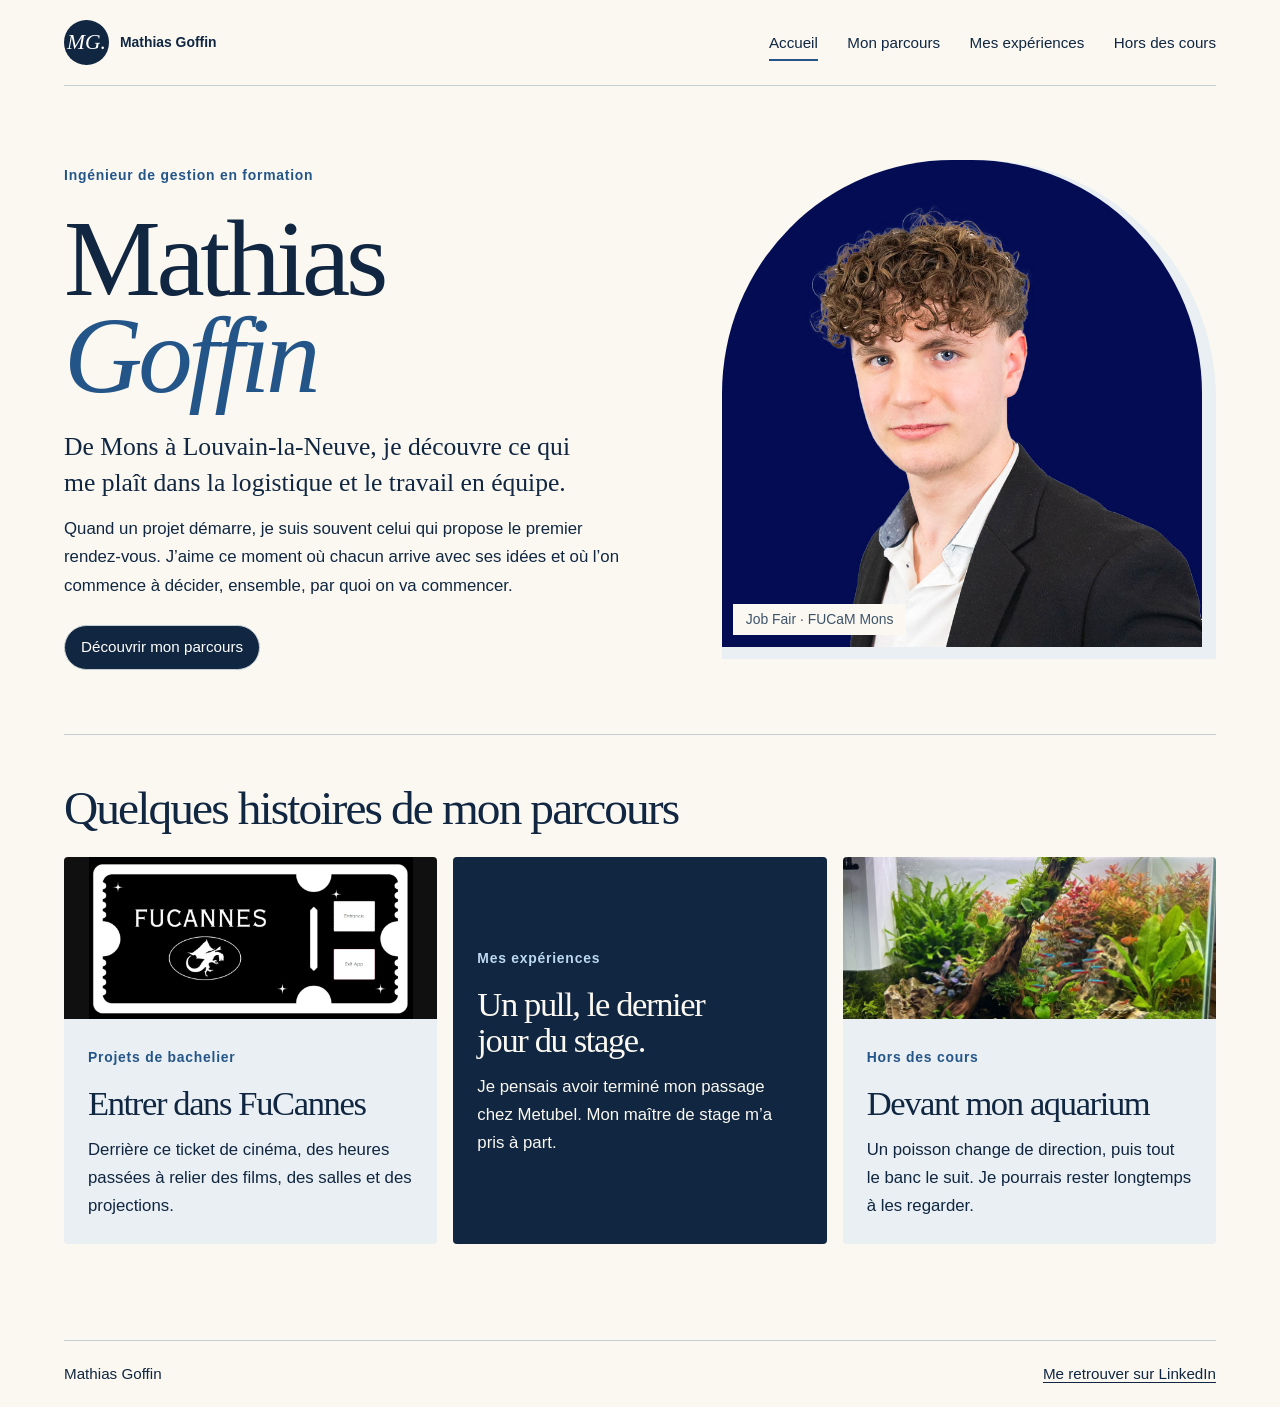
==== v2/index.html @ c3bb948f "Ajouter la seconde version du portfolio dans v2" ====
<!doctype html>
<html lang="fr"><head><meta charset="utf-8"><meta name="viewport" content="width=device-width,initial-scale=1"><title>Accueil | Mathias Goffin</title><link rel="stylesheet" href="style.css"></head>
<body><a class="skip" href="#contenu">Aller au contenu</a><header><a class="mark" href="index.html" aria-label="Mathias Goffin, accueil"><span>MG.</span> <small>Mathias Goffin</small></a><nav aria-label="Navigation principale"><a href="index.html" aria-current="page">Accueil</a> <a href="parcours.html">Mon parcours</a> <a href="metubel.html">Mes expériences</a> <a href="parachute.html">Hors des cours</a></nav></header>
<main id="contenu"><section class="cover">
<div class="cover-copy"><p class="kicker">Ingénieur de gestion en formation</p><h1>Mathias<br><em>Goffin</em></h1>
<p class="lead">De Mons à Louvain-la-Neuve, je découvre ce qui me plaît dans la logistique et le travail en équipe.</p>
<p>Quand un projet démarre, je suis souvent celui qui propose le premier rendez-vous. J’aime ce moment où chacun arrive avec ses idées et où l’on commence à décider, ensemble, par quoi on va commencer.</p>
<a class="button" href="parcours.html">Découvrir mon parcours</a></div>
<figure class="portrait"><img src="../assets/mathias.jpg" alt="Mathias au Job Fair de la FUCaM"><figcaption>Job Fair · FUCaM Mons</figcaption></figure></section>
<section class="stories"><h2>Quelques histoires de mon parcours</h2>
<div class="story-grid"><a class="story photo" href="parcours.html#projets"><img src="../assets/fucannes-ticket.jpg" alt=""><div><small>Projets de bachelier</small><h3>Entrer dans FuCannes</h3><p>Derrière ce ticket de cinéma, des heures passées à relier des films, des salles et des projections.</p></div></a>
<a class="story ink" href="metubel.html#stage"><div><small>Mes expériences</small><h3>Un pull, le dernier jour du stage.</h3><p>Je pensais avoir terminé mon passage chez Metubel. Mon maître de stage m’a pris à part.</p></div></a>
<a class="story photo nature" href="parachute.html#aquarium"><img src="../assets/aquarium-apres.jpg" alt=""><div><small>Hors des cours</small><h3>Devant mon aquarium</h3><p>Un poisson change de direction, puis tout le banc le suit. Je pourrais rester longtemps à les regarder.</p></div></a></div></section></main>
<footer><span>Mathias Goffin</span><a href="https://www.linkedin.com/in/mathias-goffin-inge">Me retrouver sur LinkedIn</a></footer></body></html>
---- v2/style.css ----
:root { --paper:#faf8f1; --ink:#102641; --accent:#245589; --line:#c4cdd1; --mist:#e9eff2; }
* { box-sizing:border-box }
html { scroll-behavior:smooth; scroll-padding-top:1.5rem }
body { margin:0; color:var(--ink); background:var(--paper); font:1.05rem/1.68 "Segoe UI",sans-serif }
a { color:inherit; text-underline-offset:.23em }
a:focus-visible,button:focus-visible,summary:focus-visible { outline:3px solid #2476b6; outline-offset:4px }
img,video { width:100%; display:block }
figure,dl,dd { margin:0 }
header,main,footer { width:min(1180px,90%); margin:auto }
header,footer,nav,.mark,.contents { display:flex; align-items:center; flex-wrap:wrap }
header,footer { justify-content:space-between; gap:1rem; padding:1.25rem 0; border-bottom:1px solid var(--line) }
header nav { gap:clamp(.7rem,2.3vw,2rem) }
header nav a { text-decoration:none; padding:.25rem 0; font-size:.95rem }
header nav a[aria-current],header nav a:hover { box-shadow:0 2px var(--accent) }
.mark { gap:.7rem; text-decoration:none; font-weight:650 }
.mark span { display:grid; place-items:center; background:var(--ink); color:white; border-radius:50%; width:2.8rem; height:2.8rem; font:italic 1.35rem Georgia,serif }
.skip { position:fixed; top:-7rem; background:white; padding:.5rem; z-index:3 }.skip:focus { top:.5rem }
h1,h2,h3,.lead,.opening { font-family:Georgia,serif; font-weight:400; text-wrap:balance }
h1,h2,h3 { line-height:1.06; letter-spacing:-.04em; margin:0 0 .5em }
h1 { font-size:clamp(3rem,6.4vw,5.8rem) } h2 { font-size:clamp(2rem,3.7vw,3.4rem) } h3 { font-size:clamp(1.55rem,2.7vw,2.45rem) }
small,.kicker,figcaption { font-size:.87rem }.kicker,.story small { color:var(--accent); font-weight:650; letter-spacing:.055em }
.cover,.pair { display:grid; grid-template-columns:1.15fr 1fr; align-items:center; gap:clamp(2rem,7vw,7rem); padding:clamp(2.4rem,5vw,5rem) 0 }
.cover-copy { max-width:36rem }.cover h1 { font-size:clamp(4.25rem,8.5vw,8rem); line-height:.89; margin:.22em 0 }.cover h1 em { color:var(--accent); font-weight:400 }
.lead,.opening { font-size:clamp(1.3rem,2vw,1.7rem); line-height:1.4 }.cover-copy p { margin-block:.9rem }
.portrait { position:relative; background:var(--mist); padding:0 .9rem .8rem 0; border-radius:48% 48% 0 0 }
.portrait img { height:clamp(24rem,38vw,34rem); object-fit:cover; object-position:50% 0; border-radius:48% 48% 0 0 }
.portrait figcaption { position:absolute; bottom:1.5rem; left:.7rem; background:var(--paper); padding:.25rem .8rem }
.button,.contents a,.aquarium-controls button { display:inline-block; padding:.55rem 1rem; border:1px solid var(--line); border-radius:2rem; text-decoration:none; font:inherit; font-size:.95rem }
.button,.aquarium-controls button[aria-pressed="true"] { background:var(--ink); color:white }.button { margin-top:.65rem }
.button:hover { background:var(--accent) }
.stories,.skills { padding:3rem 0;border-top:1px solid var(--line) }.story-grid,.skill-grid { display:grid; grid-template-columns:repeat(3,minmax(0,1fr)); gap:1rem; margin-top:1.5rem }
.story { text-decoration:none; background:var(--mist); display:flex; flex-direction:column; overflow:hidden; transition:transform .2s; border-radius:4px }
.story:hover,.story:focus-visible { transform:translateY(-4px) }.story:hover h3 { text-decoration:underline; text-decoration-thickness:1px }
.story img { aspect-ratio:2.3; object-fit:cover }.story.photo:first-child img { object-fit:contain; background:#101010 }.story div { padding:1.5rem }.story h3 { margin:.4em 0 }.story p { margin:0 }.story.ink { background:var(--ink); color:var(--paper); justify-content:center }.story.ink small { color:#bdd9f0 }
.reading,.projects { max-width:46rem; margin:clamp(2.6rem,6vw,5rem) auto }.reading p,.projects p { max-width:65ch }.pair figure img,.proof img { border-radius:4px }
figcaption { padding:.4rem 0; color:#3e5369 }.chapter { max-width:52rem; margin:4rem auto 2rem }.contents { gap:.5rem; padding:.8rem 0 }.contents a:hover { background:var(--mist) }
.projects article,.skills article,.reading[id] { border-top:1px solid var(--line); padding-top:1.2rem }.projects article+article { margin-top:2rem }
.proof { margin:1.5rem 0 }.projects details { border-bottom:1px solid var(--line); padding:.65rem 0 }.projects summary { cursor:pointer; color:var(--accent); font-weight:600 }
.skills article { background:var(--mist); padding:1.4rem; border-top:3px solid var(--accent) }.skills dt { font-weight:700; margin:1rem 0 .25rem }
.aquarium-pair { display:grid; grid-template-columns:1fr 1fr; gap:1rem; max-width:54rem; margin:auto }.aquarium-pair.single { display:block; max-width:46rem }.aquarium-controls { display:flex; gap:.5rem; max-width:46rem; margin:1rem auto }.aquarium-controls button { cursor:pointer; background:transparent;color:var(--ink) }[hidden] { display:none!important }
.dark { background:var(--ink); padding:clamp(.5rem,2vw,1.5rem); max-width:54rem; margin:auto }.dark video { max-height:65vh }
footer { border-top:1px solid var(--line); border-bottom:none; margin-top:3rem;font-size:.95rem }
@media(max-width:760px){ header { align-items:flex-start } .cover,.pair { grid-template-columns:1fr;gap:1.75rem }.cover { grid-template-columns:minmax(0,1fr) minmax(0,.8fr) }.story-grid,.skill-grid { grid-template-columns:1fr }.story.photo { display:grid;grid-template-columns:35% 1fr }.story.photo img { height:100%; min-height:8rem }.portrait img { height:20rem } }
@media(max-width:580px){header nav { width:100%; justify-content:space-between; gap:.4rem }header nav a { font-size:.86rem }.cover { display:flex; flex-direction:column; align-items:stretch }.portrait { max-width:22rem;width:100%;align-self:center }.portrait img { height:21rem }.story.photo { display:block }.story.photo img { height:auto;min-height:0 }.aquarium-pair { grid-template-columns:1fr }.chapter { margin-top:2.5rem } }
@media(prefers-reduced-motion:reduce){html {scroll-behavior:auto}.story {transition:none}.story:hover,.story:focus-visible {transform:none}}
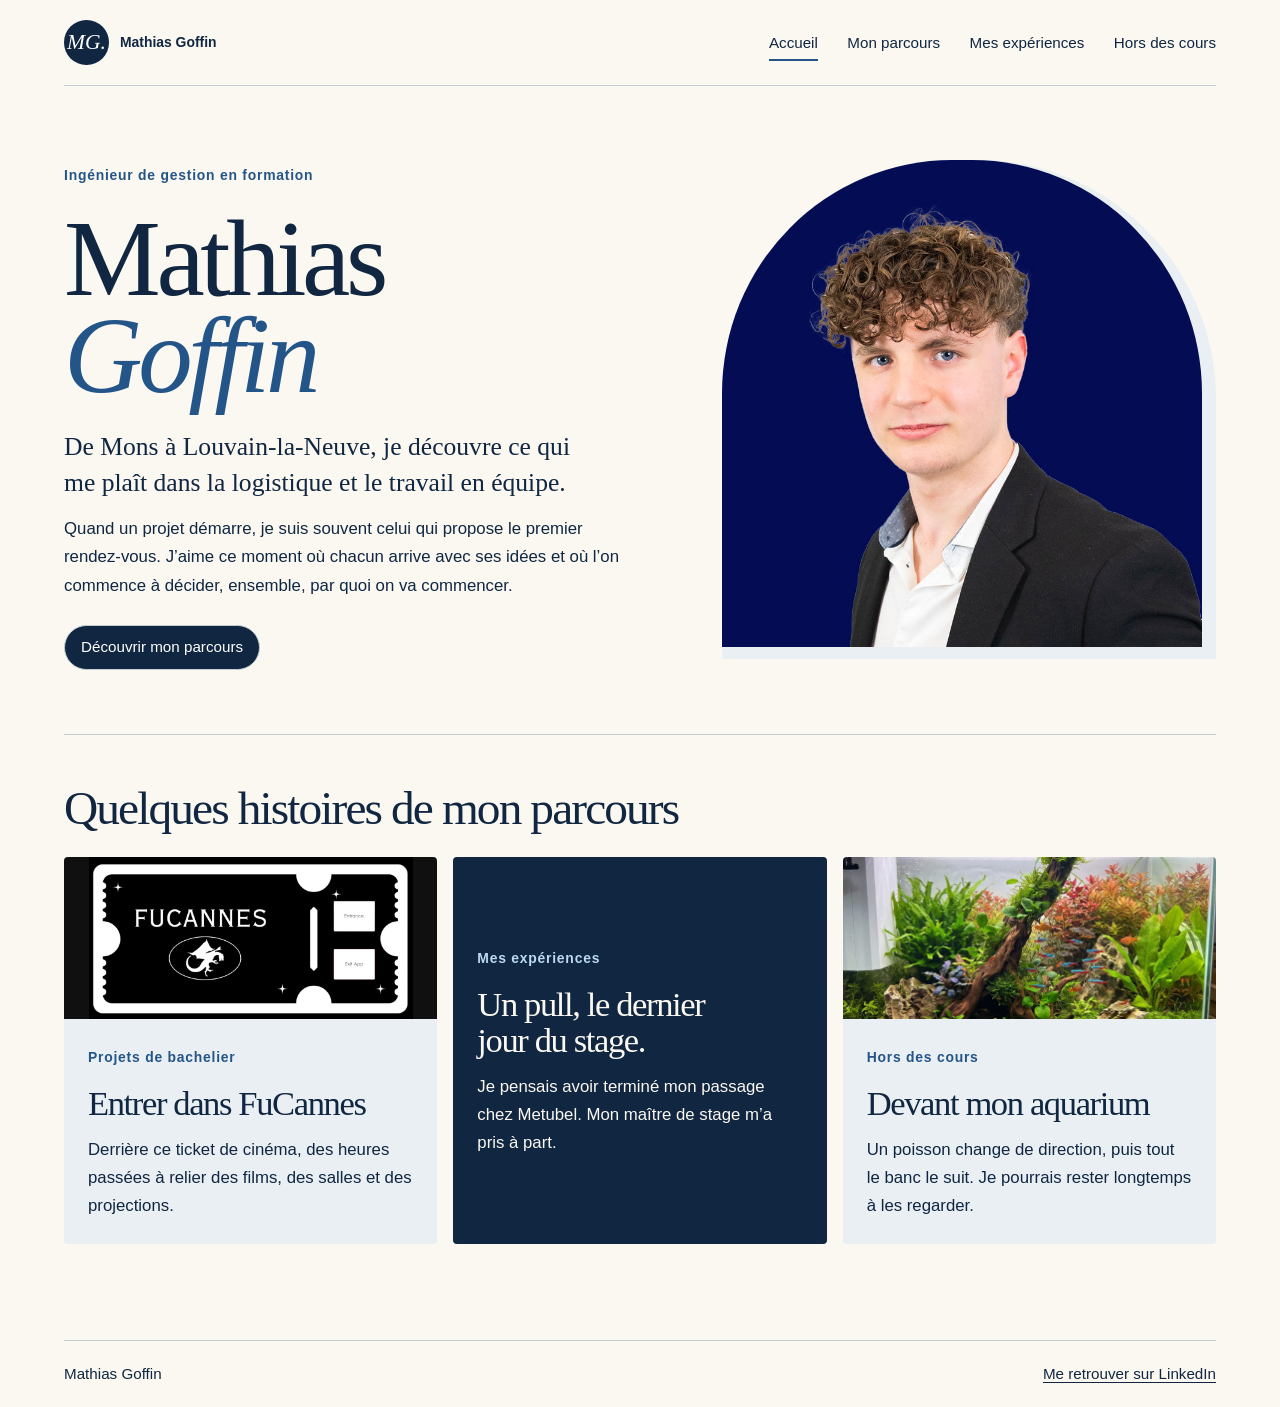
==== commit 207ad6d0: "Illustrer le parcours et simplifier le portrait en V2" ====
--- a/v2/index.html
+++ b/v2/index.html
@@ -6,9 +6,9 @@
 <p class="lead">De Mons à Louvain-la-Neuve, je découvre ce qui me plaît dans la logistique et le travail en équipe.</p>
 <p>Quand un projet démarre, je suis souvent celui qui propose le premier rendez-vous. J’aime ce moment où chacun arrive avec ses idées et où l’on commence à décider, ensemble, par quoi on va commencer.</p>
 <a class="button" href="parcours.html">Découvrir mon parcours</a></div>
-<figure class="portrait"><img src="../assets/mathias.jpg" alt="Mathias au Job Fair de la FUCaM"><figcaption>Job Fair · FUCaM Mons</figcaption></figure></section>
+<figure class="portrait"><img src="../assets/mathias.jpg" alt="Mathias au Job Fair de la FUCaM"></figure></section>
 <section class="stories"><h2>Quelques histoires de mon parcours</h2>
-<div class="story-grid"><a class="story photo" href="parcours.html#projets"><img src="../assets/fucannes-ticket.jpg" alt=""><div><small>Projets de bachelier</small><h3>Entrer dans FuCannes</h3><p>Derrière ce ticket de cinéma, des heures passées à relier des films, des salles et des projections.</p></div></a>
+<div class="story-grid"><a class="story photo" href="parcours.html#fucannes"><img src="../assets/fucannes-ticket.jpg" alt=""><div><small>Projets de bachelier</small><h3>Entrer dans FuCannes</h3><p>Derrière ce ticket de cinéma, des heures passées à relier des films, des salles et des projections.</p></div></a>
 <a class="story ink" href="metubel.html#stage"><div><small>Mes expériences</small><h3>Un pull, le dernier jour du stage.</h3><p>Je pensais avoir terminé mon passage chez Metubel. Mon maître de stage m’a pris à part.</p></div></a>
 <a class="story photo nature" href="parachute.html#aquarium"><img src="../assets/aquarium-apres.jpg" alt=""><div><small>Hors des cours</small><h3>Devant mon aquarium</h3><p>Un poisson change de direction, puis tout le banc le suit. Je pourrais rester longtemps à les regarder.</p></div></a></div></section></main>
 <footer><span>Mathias Goffin</span><a href="https://www.linkedin.com/in/mathias-goffin-inge">Me retrouver sur LinkedIn</a></footer></body></html>
--- a/v2/style.css
+++ b/v2/style.css
@@ -24,7 +24,6 @@
 .lead,.opening { font-size:clamp(1.3rem,2vw,1.7rem); line-height:1.4 }.cover-copy p { margin-block:.9rem }
 .portrait { position:relative; background:var(--mist); padding:0 .9rem .8rem 0; border-radius:48% 48% 0 0 }
 .portrait img { height:clamp(24rem,38vw,34rem); object-fit:cover; object-position:50% 0; border-radius:48% 48% 0 0 }
-.portrait figcaption { position:absolute; bottom:1.5rem; left:.7rem; background:var(--paper); padding:.25rem .8rem }
 .button,.contents a,.aquarium-controls button { display:inline-block; padding:.55rem 1rem; border:1px solid var(--line); border-radius:2rem; text-decoration:none; font:inherit; font-size:.95rem }
 .button,.aquarium-controls button[aria-pressed="true"] { background:var(--ink); color:white }.button { margin-top:.65rem }
 .button:hover { background:var(--accent) }
@@ -42,4 +41,12 @@
 footer { border-top:1px solid var(--line); border-bottom:none; margin-top:3rem;font-size:.95rem }
 @media(max-width:760px){ header { align-items:flex-start } .cover,.pair { grid-template-columns:1fr;gap:1.75rem }.cover { grid-template-columns:minmax(0,1fr) minmax(0,.8fr) }.story-grid,.skill-grid { grid-template-columns:1fr }.story.photo { display:grid;grid-template-columns:35% 1fr }.story.photo img { height:100%; min-height:8rem }.portrait img { height:20rem } }
 @media(max-width:580px){header nav { width:100%; justify-content:space-between; gap:.4rem }header nav a { font-size:.86rem }.cover { display:flex; flex-direction:column; align-items:stretch }.portrait { max-width:22rem;width:100%;align-self:center }.portrait img { height:21rem }.story.photo { display:block }.story.photo img { height:auto;min-height:0 }.aquarium-pair { grid-template-columns:1fr }.chapter { margin-top:2.5rem } }
-@media(prefers-reduced-motion:reduce){html {scroll-behavior:auto}.story {transition:none}.story:hover,.story:focus-visible {transform:none}}+@media(prefers-reduced-motion:reduce){html {scroll-behavior:auto}.story {transition:none}.story:hover,.story:focus-visible {transform:none}}
+.supply-feature { display:grid; grid-template-columns:minmax(0,1.45fr) minmax(0,1fr); gap:clamp(2rem,6vw,5rem); align-items:center; margin:clamp(2.5rem,6vw,5rem) auto; max-width:65rem }
+.supply-feature figure img { border-radius:4px; height:auto }
+.supply-feature figcaption { border-bottom:1px solid var(--line) }
+.order-trail { list-style:none; padding:0; margin:1.5rem 0; border-left:2px solid #a4bacb }
+.order-trail li { position:relative; padding:.45rem 0 .45rem 1.4rem }
+.order-trail li::before { content:""; position:absolute; top:1rem; left:-.35rem; width:.55rem; height:.55rem; background:var(--accent); border-radius:50% }
+.order-trail strong { display:block; color:var(--accent) }
+@media(max-width:680px){.supply-feature { grid-template-columns:1fr; gap:1rem }.supply-feature figure { width:min(100%,24rem); margin-inline:auto }}
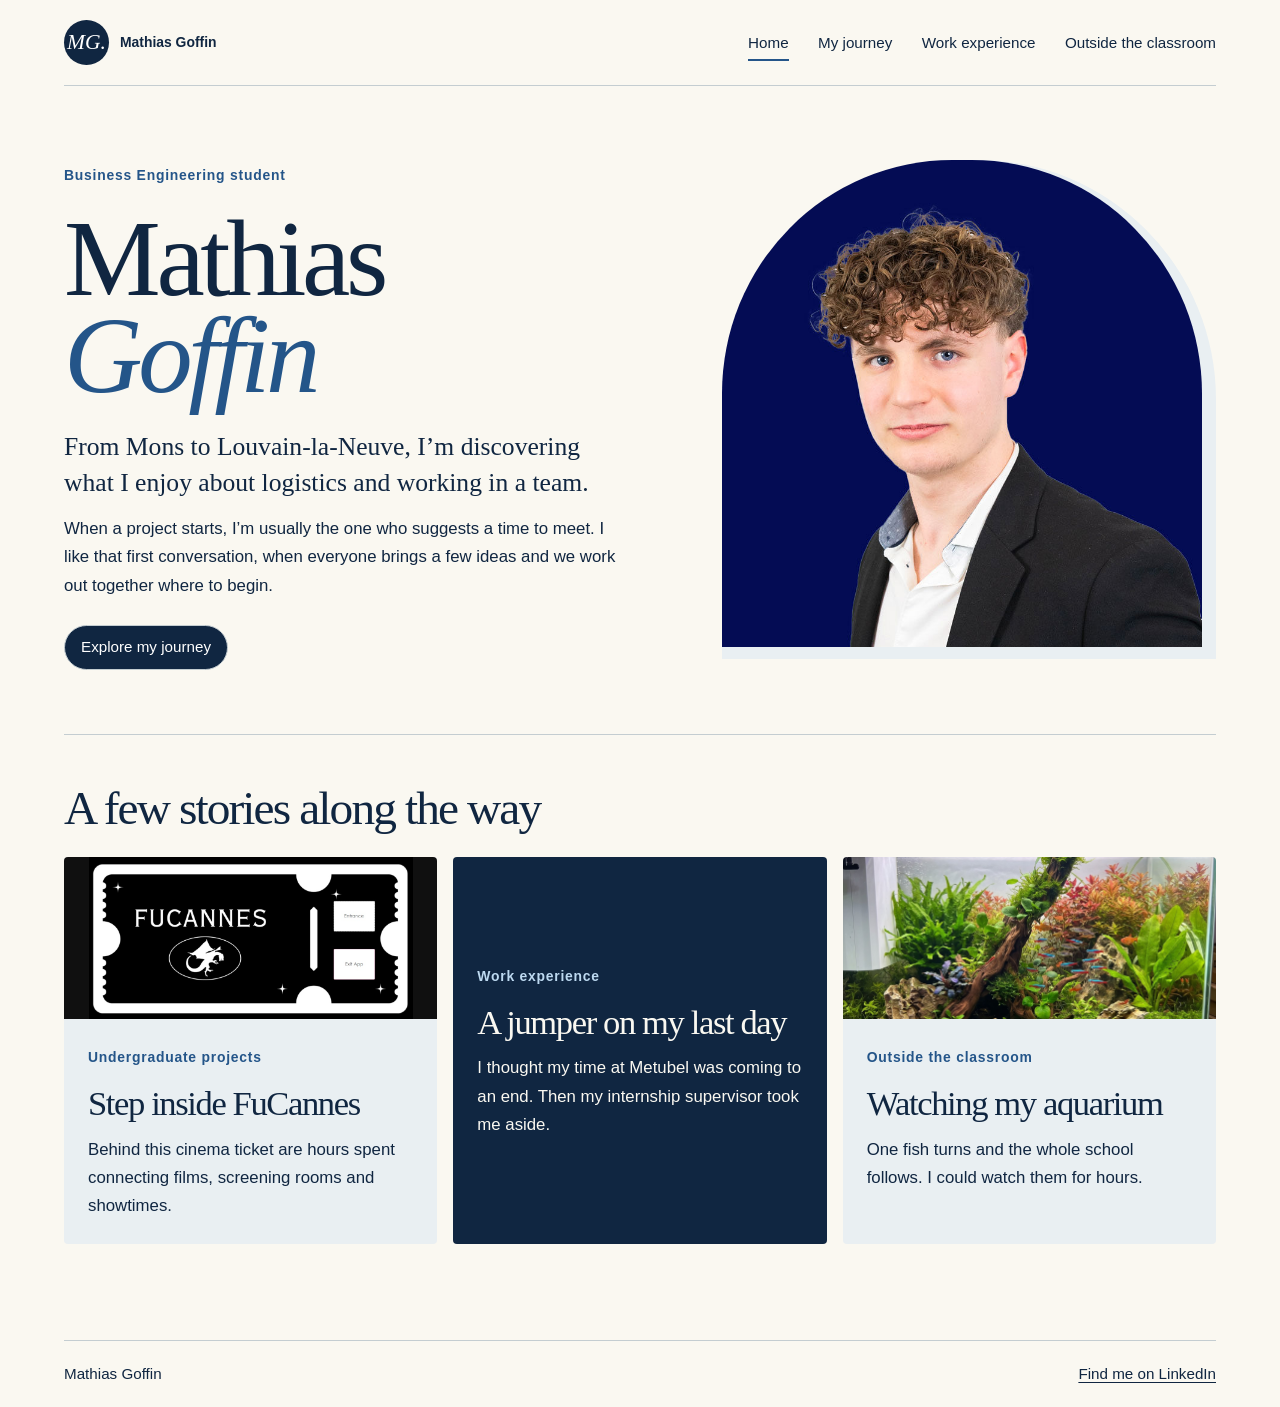
==== commit 178b603f: "Publish the English portfolio across all four pages" ====
--- a/v2/index.html
+++ b/v2/index.html
@@ -1,14 +1,14 @@
-<!doctype html>
-<html lang="fr"><head><meta charset="utf-8"><meta name="viewport" content="width=device-width,initial-scale=1"><title>Accueil | Mathias Goffin</title><link rel="stylesheet" href="style.css"></head>
-<body><a class="skip" href="#contenu">Aller au contenu</a><header><a class="mark" href="index.html" aria-label="Mathias Goffin, accueil"><span>MG.</span> <small>Mathias Goffin</small></a><nav aria-label="Navigation principale"><a href="index.html" aria-current="page">Accueil</a> <a href="parcours.html">Mon parcours</a> <a href="metubel.html">Mes expériences</a> <a href="parachute.html">Hors des cours</a></nav></header>
+<!doctype html>
+<html lang="en"><head><meta charset="utf-8"><meta name="viewport" content="width=device-width,initial-scale=1"><title>Home | Mathias Goffin</title><link rel="stylesheet" href="style.css"></head>
+<body><a class="skip" href="#contenu">Skip to content</a><header><a class="mark" href="index.html" aria-label="Mathias Goffin, home"><span>MG.</span> <small>Mathias Goffin</small></a><nav aria-label="Main navigation"><a href="index.html" aria-current="page">Home</a> <a href="parcours.html">My journey</a> <a href="metubel.html">Work experience</a> <a href="parachute.html">Outside the classroom</a></nav></header>
 <main id="contenu"><section class="cover">
-<div class="cover-copy"><p class="kicker">Ingénieur de gestion en formation</p><h1>Mathias<br><em>Goffin</em></h1>
-<p class="lead">De Mons à Louvain-la-Neuve, je découvre ce qui me plaît dans la logistique et le travail en équipe.</p>
-<p>Quand un projet démarre, je suis souvent celui qui propose le premier rendez-vous. J’aime ce moment où chacun arrive avec ses idées et où l’on commence à décider, ensemble, par quoi on va commencer.</p>
-<a class="button" href="parcours.html">Découvrir mon parcours</a></div>
-<figure class="portrait"><img src="../assets/mathias.jpg" alt="Mathias au Job Fair de la FUCaM"></figure></section>
-<section class="stories"><h2>Quelques histoires de mon parcours</h2>
-<div class="story-grid"><a class="story photo" href="parcours.html#fucannes"><img src="../assets/fucannes-ticket.jpg" alt=""><div><small>Projets de bachelier</small><h3>Entrer dans FuCannes</h3><p>Derrière ce ticket de cinéma, des heures passées à relier des films, des salles et des projections.</p></div></a>
-<a class="story ink" href="metubel.html#stage"><div><small>Mes expériences</small><h3>Un pull, le dernier jour du stage.</h3><p>Je pensais avoir terminé mon passage chez Metubel. Mon maître de stage m’a pris à part.</p></div></a>
-<a class="story photo nature" href="parachute.html#aquarium"><img src="../assets/aquarium-apres.jpg" alt=""><div><small>Hors des cours</small><h3>Devant mon aquarium</h3><p>Un poisson change de direction, puis tout le banc le suit. Je pourrais rester longtemps à les regarder.</p></div></a></div></section></main>
-<footer><span>Mathias Goffin</span><a href="https://www.linkedin.com/in/mathias-goffin-inge">Me retrouver sur LinkedIn</a></footer></body></html>+<div class="cover-copy"><p class="kicker">Business Engineering student</p><h1>Mathias<br><em>Goffin</em></h1>
+<p class="lead">From Mons to Louvain-la-Neuve, I’m discovering what I enjoy about logistics and working in a team.</p>
+<p>When a project starts, I’m usually the one who suggests a time to meet. I like that first conversation, when everyone brings a few ideas and we work out together where to begin.</p>
+<a class="button" href="parcours.html">Explore my journey</a></div>
+<figure class="portrait"><img src="../assets/mathias.jpg" alt="Mathias at the FUCaM job fair"></figure></section>
+<section class="stories"><h2>A few stories along the way</h2>
+<div class="story-grid"><a class="story photo" href="parcours.html#fucannes"><img src="../assets/fucannes-ticket.jpg" alt=""><div><small>Undergraduate projects</small><h3>Step inside FuCannes</h3><p>Behind this cinema ticket are hours spent connecting films, screening rooms and showtimes.</p></div></a>
+<a class="story ink" href="metubel.html#stage"><div><small>Work experience</small><h3>A jumper on my last day</h3><p>I thought my time at Metubel was coming to an end. Then my internship supervisor took me aside.</p></div></a>
+<a class="story photo nature" href="parachute.html#aquarium"><img src="../assets/aquarium-apres.jpg" alt=""><div><small>Outside the classroom</small><h3>Watching my aquarium</h3><p>One fish turns and the whole school follows. I could watch them for hours.</p></div></a></div></section></main>
+<footer><span>Mathias Goffin</span><a href="https://www.linkedin.com/in/mathias-goffin-inge">Find me on LinkedIn</a></footer></body></html>
--- a/v2/style.css
+++ b/v2/style.css
@@ -42,11 +42,3 @@
 @media(max-width:760px){ header { align-items:flex-start } .cover,.pair { grid-template-columns:1fr;gap:1.75rem }.cover { grid-template-columns:minmax(0,1fr) minmax(0,.8fr) }.story-grid,.skill-grid { grid-template-columns:1fr }.story.photo { display:grid;grid-template-columns:35% 1fr }.story.photo img { height:100%; min-height:8rem }.portrait img { height:20rem } }
 @media(max-width:580px){header nav { width:100%; justify-content:space-between; gap:.4rem }header nav a { font-size:.86rem }.cover { display:flex; flex-direction:column; align-items:stretch }.portrait { max-width:22rem;width:100%;align-self:center }.portrait img { height:21rem }.story.photo { display:block }.story.photo img { height:auto;min-height:0 }.aquarium-pair { grid-template-columns:1fr }.chapter { margin-top:2.5rem } }
 @media(prefers-reduced-motion:reduce){html {scroll-behavior:auto}.story {transition:none}.story:hover,.story:focus-visible {transform:none}}
-.supply-feature { display:grid; grid-template-columns:minmax(0,1.45fr) minmax(0,1fr); gap:clamp(2rem,6vw,5rem); align-items:center; margin:clamp(2.5rem,6vw,5rem) auto; max-width:65rem }
-.supply-feature figure img { border-radius:4px; height:auto }
-.supply-feature figcaption { border-bottom:1px solid var(--line) }
-.order-trail { list-style:none; padding:0; margin:1.5rem 0; border-left:2px solid #a4bacb }
-.order-trail li { position:relative; padding:.45rem 0 .45rem 1.4rem }
-.order-trail li::before { content:""; position:absolute; top:1rem; left:-.35rem; width:.55rem; height:.55rem; background:var(--accent); border-radius:50% }
-.order-trail strong { display:block; color:var(--accent) }
-@media(max-width:680px){.supply-feature { grid-template-columns:1fr; gap:1rem }.supply-feature figure { width:min(100%,24rem); margin-inline:auto }}
